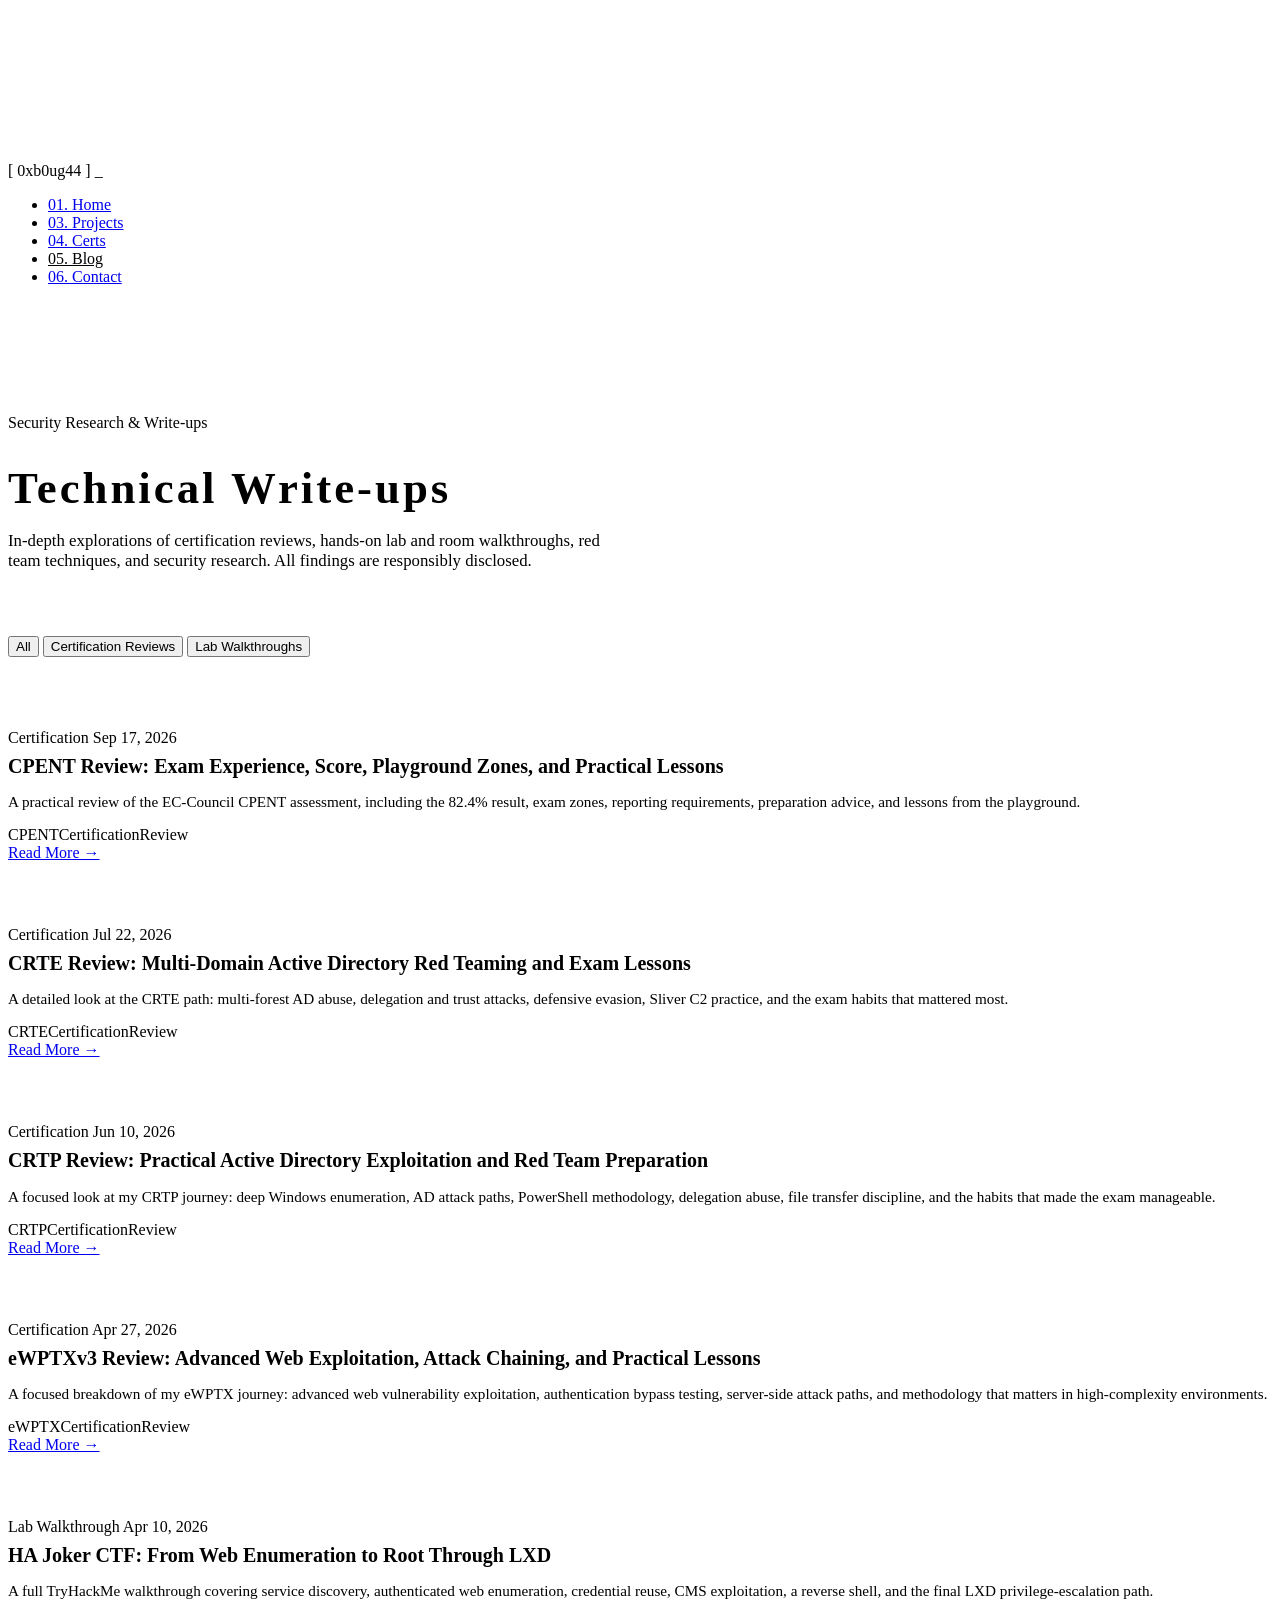
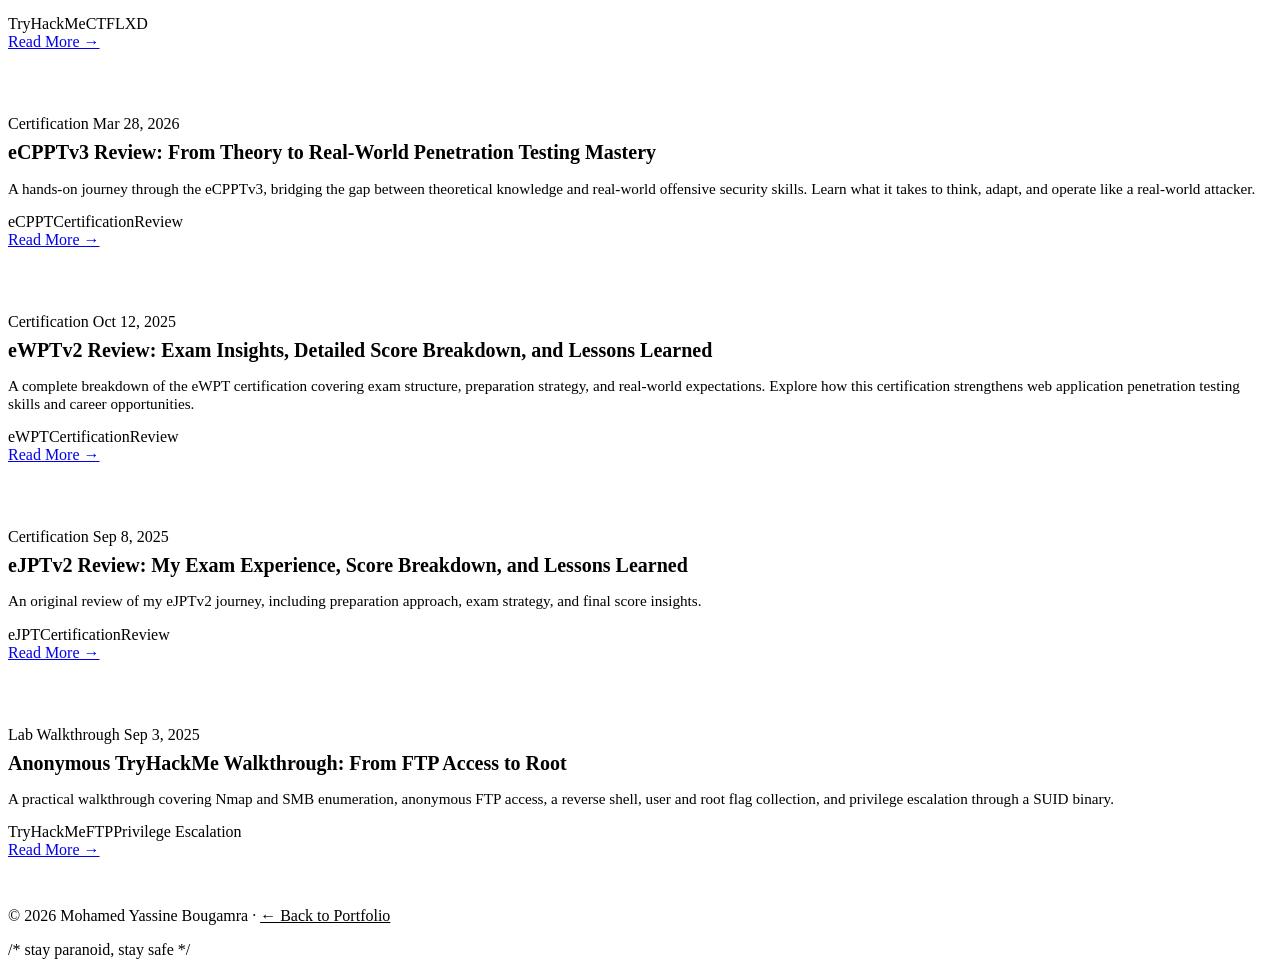
==== blog/index.html @ d0dc0d34 "Add files via upload" ====
<!DOCTYPE html>
<html lang="en">
<head>
  <meta charset="UTF-8" />
  <meta name="viewport" content="width=device-width, initial-scale=1.0" />
  <title>Write-ups | 0xb0ug44</title>
  <link rel="stylesheet" href="../css/style.css" />
  <link rel="stylesheet" href="../css/terminal.css" />
  <link rel="preconnect" href="https://fonts.googleapis.com" />
  <link href="https://fonts.googleapis.com/css2?family=Share+Tech+Mono&family=Orbitron:wght@400;700;900&family=Rajdhani:wght@300;400;600&display=swap" rel="stylesheet" />
</head>
<body>
  <div class="scanlines" aria-hidden="true"></div>
  <canvas id="particles" aria-hidden="true"></canvas>

  <nav class="nav" id="nav">
    <div class="nav-logo">
      <a href="../index.html" style="text-decoration:none;color:inherit">
        <span class="nav-logo-bracket">[</span>
        <span class="nav-logo-text">0xb0ug44</span>
        <span class="nav-logo-bracket">]</span>
        <span class="nav-cursor">_</span>
      </a>
    </div>
    <ul class="nav-links">
      <li><a href="../index.html#home" class="nav-link"><span class="nav-num">01.</span> Home</a></li>
      <li><a href="../index.html#projects" class="nav-link"><span class="nav-num">03.</span> Projects</a></li>
      <li><a href="../index.html#certs" class="nav-link"><span class="nav-num">04.</span> Certs</a></li>
      <li><a href="index.html" class="nav-link" style="color:var(--green)"><span class="nav-num">05.</span> Blog</a></li>
      <li><a href="../index.html#contact" class="nav-link"><span class="nav-num">06.</span> Contact</a></li>
    </ul>
  </nav>

  <!-- Page header -->
  <div style="padding:7rem 0 3rem;background:var(--bg-1);border-bottom:1px solid var(--border);position:relative;z-index:2;">
    <div class="container">
      <div class="hero-badge" style="margin-bottom:1rem">
        <span class="badge-dot"></span>
        <span>Security Research &amp; Write-ups</span>
      </div>
      <h1 style="font-family:var(--font-display);font-size:clamp(1.8rem,4vw,2.8rem);font-weight:900;letter-spacing:3px;margin-bottom:0.75rem;">
        Technical <span class="accent" style="color:var(--green)">Write-ups</span>
      </h1>
      <p style="color:var(--text-secondary);max-width:600px;font-size:1.05rem;">
        In-depth explorations of certification reviews, hands-on lab and room walkthroughs, red team techniques, and security research.
        All findings are responsibly disclosed.
      </p>
    </div>
  </div>

  <section class="section" style="z-index:2;position:relative;">
    <div class="container">

      <div class="projects-filter" style="margin-bottom:2.5rem">
        <button class="filter-btn active" data-filter="all">All</button>
        <button class="filter-btn" data-filter="Certification">Certification Reviews</button>
        <button class="filter-btn" data-filter="Lab Walkthroughs">Lab Walkthroughs</button>
      </div>


      <div class="blog-list">



        <article class="blog-list-item" data-category="Certification">
          <div class="blog-meta">
            <span class="blog-category cat-net">Certification</span>
            <span class="blog-date">Sep 17, 2026</span>
          </div>
          <h2><a href="CPENT_Review.html">CPENT Review: Exam Experience, Score, Playground Zones, and Practical Lessons</a></h2>
          <p>A practical review of the EC-Council CPENT assessment, including the 82.4% result, exam zones, reporting requirements, preparation advice, and lessons from the playground.</p>
          <div class="blog-footer" style="border-top:none;padding-top:0;margin-top:0.75rem">
            <div class="blog-tags-row">
              <span class="btag">CPENT</span><span class="btag">Certification</span><span class="btag">Review</span>
            </div>
            <a href="CPENT_Review.html" class="read-more">Read More →</a>
          </div>
        </article>

        <article class="blog-list-item" data-category="Certification">
          <div class="blog-meta">
            <span class="blog-category cat-net">Certification</span>
            <span class="blog-date">Jul 22, 2026</span>
          </div>
          <h2><a href="CRTE_Review.html">CRTE Review: Multi-Domain Active Directory Red Teaming and Exam Lessons</a></h2>
          <p>A detailed look at the CRTE path: multi-forest AD abuse, delegation and trust attacks, defensive evasion, Sliver C2 practice, and the exam habits that mattered most.
          </p>
          <div class="blog-footer" style="border-top:none;padding-top:0;margin-top:0.75rem">
            <div class="blog-tags-row">
              <span class="btag">CRTE</span><span class="btag">Certification</span><span class="btag">Review</span>
            </div>
            <a href="CRTE_Review.html" class="read-more">Read More →</a>
          </div>
        </article>

        <article class="blog-list-item" data-category="Certification">
          <div class="blog-meta">
            <span class="blog-category cat-net">Certification</span>
            <span class="blog-date">Jun 10, 2026</span>
          </div>
          <h2><a href="CRTP_Review.html">CRTP Review: Practical Active Directory Exploitation and Red Team Preparation</a></h2>
          <p>A focused look at my CRTP journey: deep Windows enumeration, AD attack paths, PowerShell methodology, delegation abuse, file transfer discipline, and the habits that made the exam manageable.
          </p>
          <div class="blog-footer" style="border-top:none;padding-top:0;margin-top:0.75rem">
            <div class="blog-tags-row">
              <span class="btag">CRTP</span><span class="btag">Certification</span><span class="btag">Review</span>
            </div>
            <a href="CRTP_Review.html" class="read-more">Read More →</a>
          </div>
        </article>


        <article class="blog-list-item" data-category="Certification">
          <div class="blog-meta">
            <span class="blog-category cat-net">Certification</span>
            <span class="blog-date">Apr 27, 2026</span>
          </div>
          <h2><a href="eWPTXv3_Review.html">eWPTXv3 Review: Advanced Web Exploitation, Attack Chaining, and Practical Lessons</a></h2>
          <p>A focused breakdown of my eWPTX journey: advanced web vulnerability exploitation, authentication bypass testing,
            server-side attack paths, and methodology that matters in high-complexity environments.
          </p>
          <div class="blog-footer" style="border-top:none;padding-top:0;margin-top:0.75rem">
            <div class="blog-tags-row">
              <span class="btag">eWPTX</span><span class="btag">Certification</span><span class="btag">Review</span>
            </div>
            <a href="eWPTXv3_Review.html" class="read-more">Read More →</a>
          </div>
        </article>


                <article class="blog-list-item" data-category="Lab Walkthroughs">
          <div class="blog-meta">
            <span class="blog-category cat-web">Lab Walkthrough</span>
            <span class="blog-date">Apr 10, 2026</span>
          </div>
          <h2><a href="HA_Joker_CTF.html">HA Joker CTF: From Web Enumeration to Root Through LXD</a></h2>
          <p>A full TryHackMe walkthrough covering service discovery, authenticated web enumeration, credential reuse, CMS exploitation, a reverse shell, and the final LXD privilege-escalation path.</p>
          <div class="blog-footer" style="border-top:none;padding-top:0;margin-top:0.75rem">
            <div class="blog-tags-row">
              <span class="btag">TryHackMe</span><span class="btag">CTF</span><span class="btag">LXD</span>
            </div>
            <a href="HA_Joker_CTF.html" class="read-more">Read More →</a>
          </div>
        </article>
        
        <article class="blog-list-item" data-category="Certification">
          <div class="blog-meta">
            <span class="blog-category cat-net">Certification</span>
            <span class="blog-date">Mar 28, 2026</span>
          </div>
          <h2><a href="eCPPTv3_Review.html">eCPPTv3 Review: From Theory to Real-World Penetration Testing Mastery</a></h2>
          <p>A hands-on journey through the eCPPTv3, bridging the gap between theoretical knowledge and real-world offensive security skills.
            Learn what it takes to think, adapt, and operate like a real-world attacker.
          </p>
          <div class="blog-footer" style="border-top:none;padding-top:0;margin-top:0.75rem">
            <div class="blog-tags-row">
              <span class="btag">eCPPT</span><span class="btag">Certification</span><span class="btag">Review</span>
            </div>
            <a href="eCPPTv3_Review.html" class="read-more">Read More →</a>
          </div>
        </article>

        <article class="blog-list-item" data-category="Certification">
          <div class="blog-meta">
            <span class="blog-category cat-net">Certification</span>
            <span class="blog-date">Oct 12, 2025</span>
          </div>
          <h2><a href="eWPTv2_Review.html">eWPTv2 Review: Exam Insights, Detailed Score Breakdown, and Lessons Learned</a></h2>
          <p>A complete breakdown of the eWPT certification covering exam structure, preparation strategy, and real-world expectations.
Explore how this certification strengthens web application penetration testing skills and career opportunities.</p>
          <div class="blog-footer" style="border-top:none;padding-top:0;margin-top:0.75rem">
            <div class="blog-tags-row">
              <span class="btag">eWPT</span><span class="btag">Certification</span><span class="btag">Review</span>
            </div>
            <a href="eWPTv2_Review.html" class="read-more">Read More →</a>
          </div>
        </article>

        <article class="blog-list-item" data-category="Certification">
          <div class="blog-meta">
            <span class="blog-category cat-net">Certification</span>
            <span class="blog-date">Sep 8, 2025</span>
          </div>
          <h2><a href="eJPTv2_Review.html">eJPTv2 Review: My Exam Experience, Score Breakdown, and Lessons Learned</a></h2>
          <p>An original review of my eJPTv2 journey, including preparation approach, exam strategy, and final score insights.</p>
          <div class="blog-footer" style="border-top:none;padding-top:0;margin-top:0.75rem">
            <div class="blog-tags-row">
              <span class="btag">eJPT</span><span class="btag">Certification</span><span class="btag">Review</span>
            </div>
            <a href="eJPTv2_Review.html" class="read-more">Read More →</a>
          </div>
        </article>


                <article class="blog-list-item" data-category="Lab Walkthroughs">
                  <div class="blog-meta">
                    <span class="blog-category cat-web">Lab Walkthrough</span>
                    <span class="blog-date">Sep 3, 2025</span>
                  </div>
                  <h2><a href="Anonymous_TryHackMe.html">Anonymous TryHackMe Walkthrough: From FTP Access to Root</a></h2>
                  <p>A practical walkthrough covering Nmap and SMB enumeration, anonymous FTP access, a reverse shell, user and root flag collection, and privilege escalation through a SUID binary.</p>
                  <div class="blog-footer" style="border-top:none;padding-top:0;margin-top:0.75rem">
                    <div class="blog-tags-row">
                      <span class="btag">TryHackMe</span><span class="btag">FTP</span><span class="btag">Privilege Escalation</span>
                    </div>
                    <a href="Anonymous_TryHackMe.html" class="read-more">Read More →</a>
                  </div>
                </article>





      </div>
    </div>
  </section>

  <footer class="footer">
    <div class="container">
      <div class="footer-bottom" style="border-top:none;padding-top:0">
        <p>© 2026 Mohamed Yassine Bougamra · <a href="../index.html" style="color:var(--green)">← Back to Portfolio</a></p>
        <p class="footer-ascii">/* stay paranoid, stay safe */</p>
      </div>
    </div>
  </footer>

  <script src="../js/particles.js"></script>
  <script src="../js/main.js"></script>
  <style>
    .blog-list { display: flex; flex-direction: column; gap: 0; }
    .blog-list-item {
      padding: 2rem 0;
      border-bottom: 1px solid var(--border);
      transition: all var(--transition);
    }
    .blog-list-item:first-child { border-top: 1px solid var(--border); }
    .blog-list-item h2 {
      font-family: var(--font-body);
      font-size: 1.25rem;
      font-weight: 600;
      margin: 0.5rem 0 0.5rem;
    }
    .blog-list-item h2 a {
      color: var(--text-primary);
      text-decoration: none;
      transition: color var(--transition);
    }
    .blog-list-item h2 a:hover { color: var(--green); }
    .blog-list-item p { color: var(--text-secondary); font-size: 0.95rem; }
    .blog-list-item:hover { padding-left: 1rem; }
  </style>
</body>
</html>
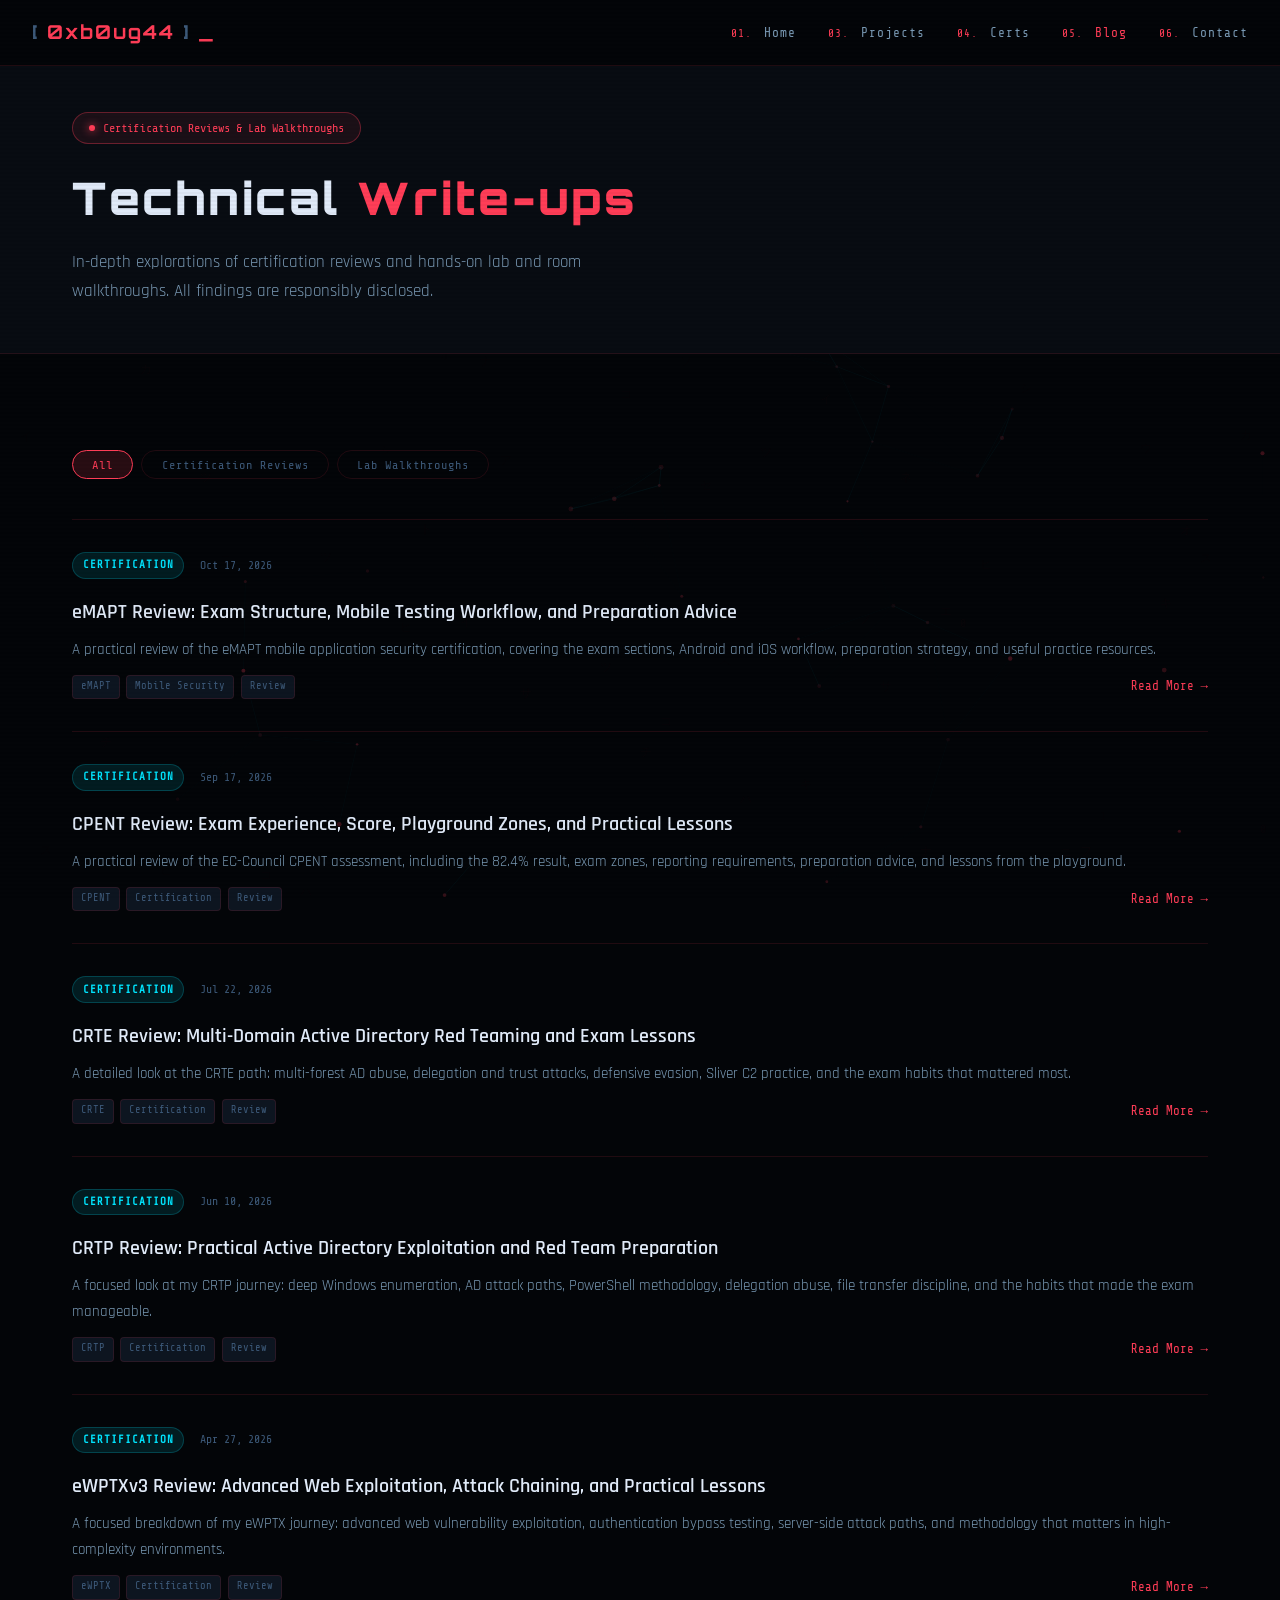
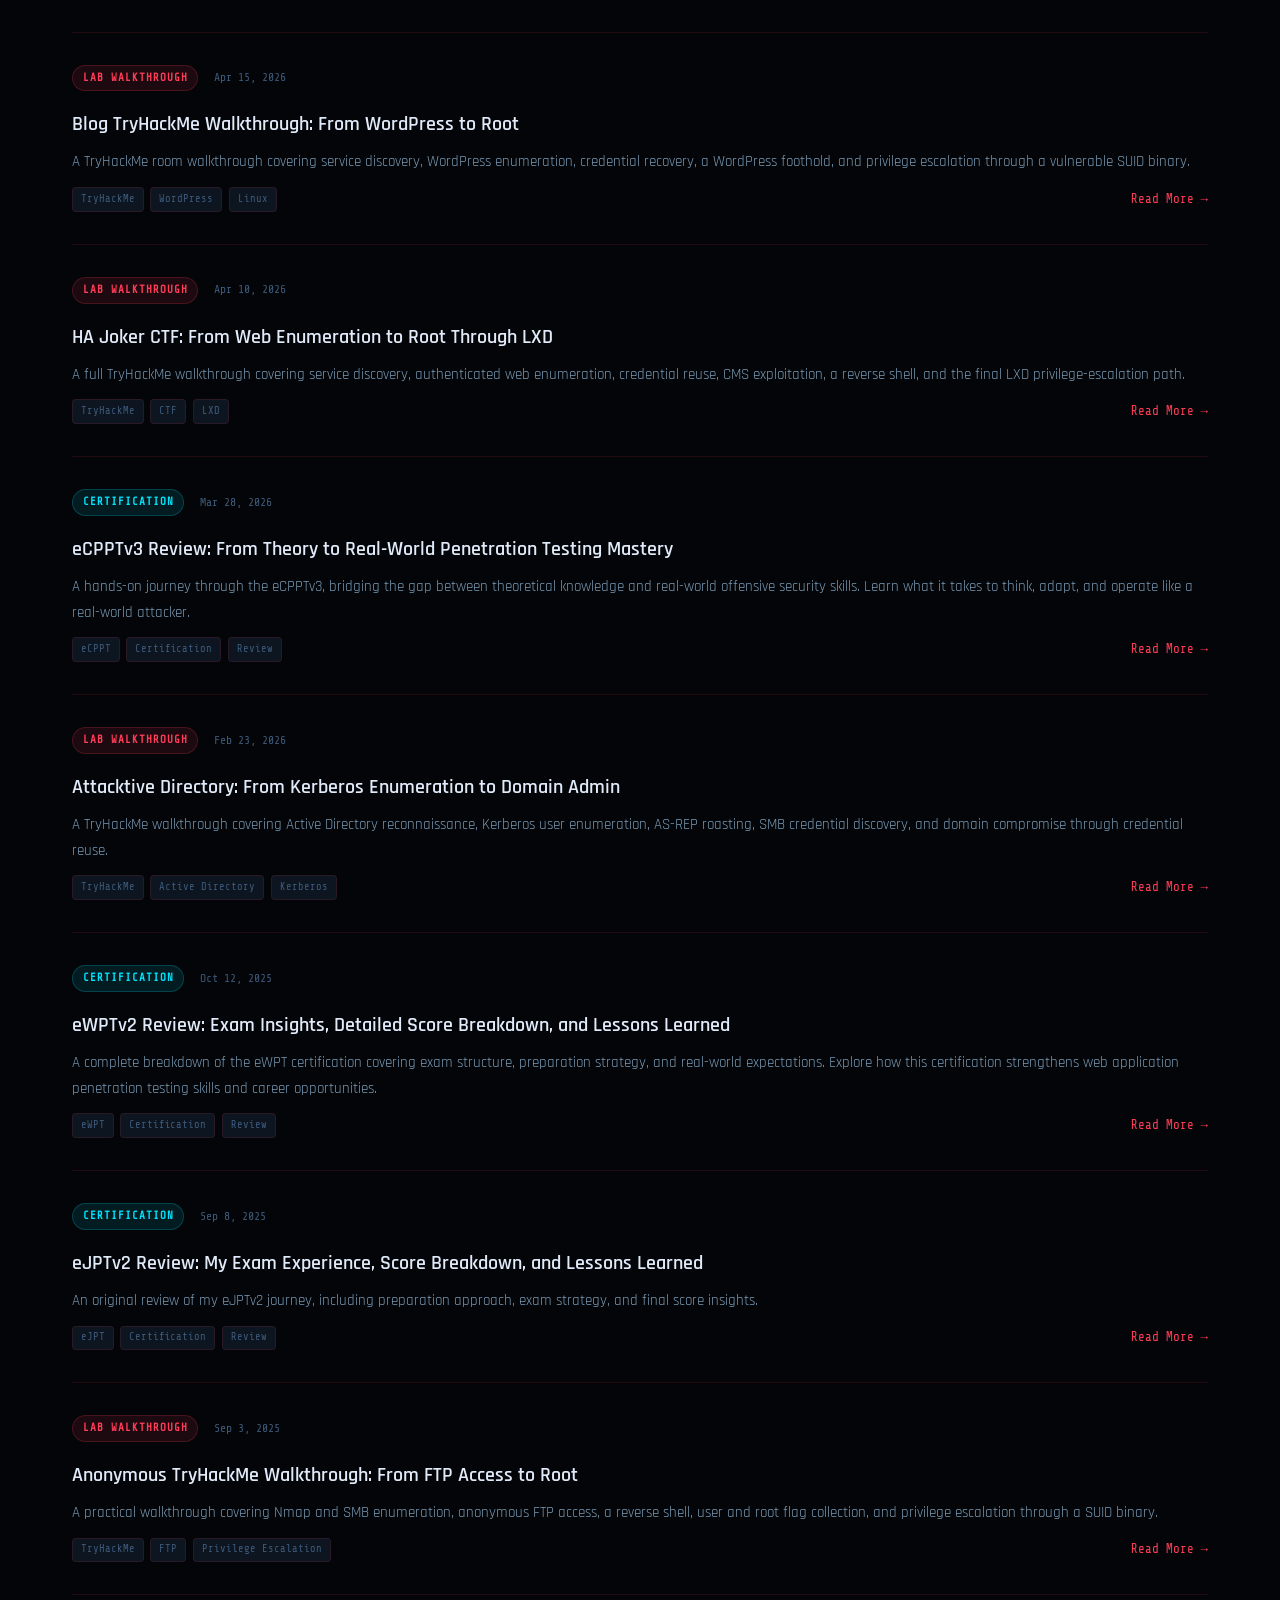
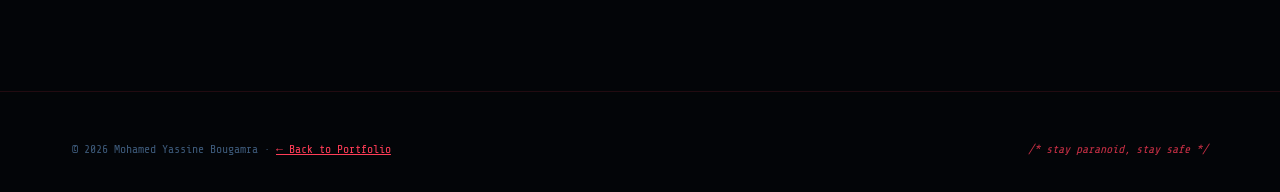
==== commit 1850fd79: "Initial commit" ====
--- a/blog/index.html
+++ b/blog/index.html
@@ -36,13 +36,13 @@
     <div class="container">
       <div class="hero-badge" style="margin-bottom:1rem">
         <span class="badge-dot"></span>
-        <span>Security Research &amp; Write-ups</span>
+        <span>Certification Reviews &amp; Lab Walkthroughs</span>
       </div>
       <h1 style="font-family:var(--font-display);font-size:clamp(1.8rem,4vw,2.8rem);font-weight:900;letter-spacing:3px;margin-bottom:0.75rem;">
         Technical <span class="accent" style="color:var(--green)">Write-ups</span>
       </h1>
       <p style="color:var(--text-secondary);max-width:600px;font-size:1.05rem;">
-        In-depth explorations of certification reviews, hands-on lab and room walkthroughs, red team techniques, and security research.
+        In-depth explorations of certification reviews and hands-on lab and room walkthroughs.
         All findings are responsibly disclosed.
       </p>
     </div>
@@ -60,7 +60,20 @@
 
       <div class="blog-list">
 
-
+        <article class="blog-list-item" data-category="Certification">
+          <div class="blog-meta">
+            <span class="blog-category cat-net">Certification</span>
+            <span class="blog-date">Oct 17, 2026</span>
+          </div>
+          <h2><a href="eMAPT_Review.html">eMAPT Review: Exam Structure, Mobile Testing Workflow, and Preparation Advice</a></h2>
+          <p>A practical review of the eMAPT mobile application security certification, covering the exam sections, Android and iOS workflow, preparation strategy, and useful practice resources.</p>
+          <div class="blog-footer" style="border-top:none;padding-top:0;margin-top:0.75rem">
+            <div class="blog-tags-row">
+              <span class="btag">eMAPT</span><span class="btag">Mobile Security</span><span class="btag">Review</span>
+            </div>
+            <a href="eMAPT_Review.html" class="read-more">Read More →</a>
+          </div>
+        </article>
 
         <article class="blog-list-item" data-category="Certification">
           <div class="blog-meta">
@@ -127,6 +140,21 @@
           </div>
         </article>
 
+                <article class="blog-list-item" data-category="Lab Walkthroughs">
+          <div class="blog-meta">
+            <span class="blog-category cat-web">Lab Walkthrough</span>
+            <span class="blog-date">Apr 15, 2026</span>
+          </div>
+          <h2><a href="Blog_TryHackMe.html">Blog TryHackMe Walkthrough: From WordPress to Root</a></h2>
+          <p>A TryHackMe room walkthrough covering service discovery, WordPress enumeration, credential recovery, a WordPress foothold, and privilege escalation through a vulnerable SUID binary.</p>
+          <div class="blog-footer" style="border-top:none;padding-top:0;margin-top:0.75rem">
+            <div class="blog-tags-row">
+              <span class="btag">TryHackMe</span><span class="btag">WordPress</span><span class="btag">Linux</span>
+            </div>
+            <a href="Blog_TryHackMe.html" class="read-more">Read More →</a>
+          </div>
+        </article>
+
 
                 <article class="blog-list-item" data-category="Lab Walkthroughs">
           <div class="blog-meta">
@@ -157,6 +185,22 @@
               <span class="btag">eCPPT</span><span class="btag">Certification</span><span class="btag">Review</span>
             </div>
             <a href="eCPPTv3_Review.html" class="read-more">Read More →</a>
+          </div>
+        </article>
+
+    
+        <article class="blog-list-item" data-category="Lab Walkthroughs">
+          <div class="blog-meta">
+            <span class="blog-category cat-web">Lab Walkthrough</span>
+            <span class="blog-date">Feb 23, 2026</span>
+          </div>
+          <h2><a href="Attacktive_Directory.html">Attacktive Directory: From Kerberos Enumeration to Domain Admin</a></h2>
+          <p>A TryHackMe walkthrough covering Active Directory reconnaissance, Kerberos user enumeration, AS-REP roasting, SMB credential discovery, and domain compromise through credential reuse.</p>
+          <div class="blog-footer" style="border-top:none;padding-top:0;margin-top:0.75rem">
+            <div class="blog-tags-row">
+              <span class="btag">TryHackMe</span><span class="btag">Active Directory</span><span class="btag">Kerberos</span>
+            </div>
+            <a href="Attacktive_Directory.html" class="read-more">Read More →</a>
           </div>
         </article>
 
--- a/css/style.css
+++ b/css/style.css
@@ -0,0 +1,1367 @@
+/* ============================================
+  0xb0ug44 Portfolio — Main Stylesheet
+   Dark hacker aesthetic · Orbitron + Share Tech Mono
+   ============================================ */
+
+:root {
+  --bg-0: #030508;
+  --bg-1: #080c12;
+  --bg-2: #0d1520;
+  --bg-3: #111d2c;
+  --surface: #0a1220;
+  --surface-2: #0f1a28;
+
+  --green: #ff3d57;
+  --green-dim: #cc3046;
+  --green-glow: rgba(255, 61, 87, 0.15);
+  --cyan: #00e5ff;
+  --cyan-dim: #00b4cc;
+  --red: #ff3d57;
+  --yellow: #ffcc00;
+  --purple: #7b5ea7;
+
+  --text-primary: #e0eaf8;
+  --text-secondary: #7a9ab5;
+  --text-muted: #3d5a7a;
+
+  --border: rgba(255, 61, 87, 0.12);
+  --border-bright: rgba(255, 61, 87, 0.35);
+
+  --font-mono: 'Share Tech Mono', 'Courier New', monospace;
+  --font-display: 'Orbitron', sans-serif;
+  --font-body: 'Rajdhani', sans-serif;
+
+  --radius: 4px;
+  --transition: 0.25s ease;
+}
+
+*, *::before, *::after { box-sizing: border-box; margin: 0; padding: 0; }
+
+html { scroll-behavior: smooth; font-size: 16px; }
+
+body {
+  background: var(--bg-0);
+  color: var(--text-primary);
+  font-family: var(--font-body);
+  font-size: 1.05rem;
+  line-height: 1.7;
+  overflow-x: hidden;
+}
+
+::selection { background: var(--green-glow); color: var(--green); }
+
+/* Scrollbar */
+::-webkit-scrollbar { width: 6px; }
+::-webkit-scrollbar-track { background: var(--bg-1); }
+::-webkit-scrollbar-thumb { background: var(--green-dim); border-radius: 3px; }
+
+/* Scanlines */
+.scanlines {
+  position: fixed;
+  inset: 0;
+  background: repeating-linear-gradient(
+    0deg,
+    transparent,
+    transparent 2px,
+    rgba(0,0,0,0.03) 2px,
+    rgba(0,0,0,0.03) 4px
+  );
+  pointer-events: none;
+  z-index: 9999;
+}
+
+/* Particle canvas */
+#particles {
+  position: fixed;
+  inset: 0;
+  pointer-events: none;
+  z-index: 0;
+  opacity: 0.4;
+}
+
+/* ============ NAV ============ */
+.nav {
+  position: fixed;
+  top: 0;
+  left: 0;
+  right: 0;
+  z-index: 1000;
+  display: flex;
+  align-items: center;
+  justify-content: space-between;
+  padding: 1rem 2rem;
+  background: rgba(3, 5, 8, 0.85);
+  backdrop-filter: blur(12px);
+  border-bottom: 1px solid var(--border);
+  transition: var(--transition);
+}
+
+.nav.scrolled { border-bottom-color: var(--border-bright); }
+
+.nav-logo {
+  font-family: var(--font-display);
+  font-size: 1.2rem;
+  font-weight: 700;
+  color: var(--green);
+  letter-spacing: 2px;
+  text-decoration: none;
+}
+
+.nav-logo-bracket { color: var(--text-muted); }
+.nav-logo-text { color: var(--green); }
+
+.nav-cursor {
+  display: inline-block;
+  animation: blink 1s step-end infinite;
+  color: var(--green);
+}
+
+.nav-links {
+  display: flex;
+  gap: 2rem;
+  list-style: none;
+}
+
+.nav-link {
+  color: var(--text-secondary);
+  text-decoration: none;
+  font-family: var(--font-mono);
+  font-size: 0.8rem;
+  letter-spacing: 1px;
+  transition: color var(--transition);
+  position: relative;
+}
+
+.nav-link::after {
+  content: '';
+  position: absolute;
+  bottom: -4px;
+  left: 0;
+  width: 0;
+  height: 1px;
+  background: var(--green);
+  transition: width var(--transition);
+}
+
+.nav-link:hover { color: var(--green); }
+.nav-link:hover::after { width: 100%; }
+
+.nav-num { color: var(--green); margin-right: 4px; font-size: 0.7rem; }
+
+.nav-toggle {
+  display: none;
+  flex-direction: column;
+  gap: 5px;
+  background: none;
+  border: none;
+  cursor: pointer;
+  padding: 4px;
+}
+.nav-toggle span {
+  width: 24px;
+  height: 2px;
+  background: var(--green);
+  transition: var(--transition);
+}
+
+/* ============ HERO ============ */
+.hero {
+  position: relative;
+  min-height: 100vh;
+  display: flex;
+  align-items: center;
+  padding: 8rem 2rem 4rem;
+  overflow: hidden;
+}
+
+.hero-grid {
+  position: absolute;
+  inset: 0;
+  background-image:
+    linear-gradient(rgba(255,61,87,0.04) 1px, transparent 1px),
+    linear-gradient(90deg, rgba(255,61,87,0.04) 1px, transparent 1px);
+  background-size: 50px 50px;
+  mask-image: radial-gradient(ellipse 80% 80% at 50% 50%, black, transparent);
+}
+
+.hero-content {
+  position: relative;
+  z-index: 2;
+  max-width: 700px;
+}
+
+.hero-badge {
+  display: inline-flex;
+  align-items: center;
+  gap: 0.5rem;
+  background: rgba(255, 61, 87, 0.08);
+  border: 1px solid var(--border-bright);
+  border-radius: 100px;
+  padding: 0.3rem 1rem;
+  font-family: var(--font-mono);
+  font-size: 0.75rem;
+  color: var(--green);
+  margin-bottom: 2rem;
+}
+
+.badge-dot {
+  width: 6px;
+  height: 6px;
+  border-radius: 50%;
+  background: var(--green);
+  box-shadow: 0 0 8px var(--green);
+  animation: pulse 2s ease-in-out infinite;
+}
+
+.hero-terminal {
+  background: var(--surface);
+  border: 1px solid var(--border);
+  border-radius: var(--radius);
+  margin-bottom: 2rem;
+  font-family: var(--font-mono);
+  font-size: 0.85rem;
+  overflow: hidden;
+  box-shadow: 0 0 40px rgba(255,61,87,0.05), 0 20px 60px rgba(0,0,0,0.5);
+}
+
+.hero-title {
+  margin-bottom: 1.2rem;
+}
+
+.hero-title-sm {
+  display: block;
+  font-family: var(--font-mono);
+  font-size: 0.85rem;
+  color: var(--green);
+  letter-spacing: 3px;
+  text-transform: uppercase;
+  margin-bottom: 0.5rem;
+}
+
+.hero-name {
+  display: block;
+  font-family: var(--font-display);
+  font-size: clamp(2.5rem, 6vw, 4rem);
+  font-weight: 900;
+  color: var(--text-primary);
+  letter-spacing: 3px;
+  line-height: 1;
+}
+
+/* Glitch effect */
+.glitch {
+  position: relative;
+}
+.glitch::before,
+.glitch::after {
+  content: attr(data-text);
+  position: absolute;
+  top: 0;
+  left: 0;
+  width: 100%;
+  height: 100%;
+}
+.glitch::before {
+  color: var(--cyan);
+  animation: glitch1 3s infinite;
+  clip-path: polygon(0 0, 100% 0, 100% 45%, 0 45%);
+  transform: translateX(-2px);
+}
+.glitch::after {
+  color: var(--red);
+  animation: glitch2 3s infinite;
+  clip-path: polygon(0 55%, 100% 55%, 100% 100%, 0 100%);
+  transform: translateX(2px);
+}
+
+.hero-desc {
+  font-size: 1.15rem;
+  color: var(--red);
+  margin-bottom: 2rem;
+  font-weight: 300;
+  letter-spacing: 0.5px;
+}
+
+.hero-cta {
+  display: flex;
+  gap: 1rem;
+  margin-bottom: 3rem;
+  flex-wrap: wrap;
+}
+
+.hero-stats {
+  display: flex;
+  align-items: center;
+  gap: 0;
+}
+
+.stat {
+  text-align: center;
+  padding: 0 2rem;
+}
+.stat:first-child { padding-left: 0; }
+
+.stat-num {
+  display: block;
+  font-family: var(--font-display);
+  font-size: 2rem;
+  font-weight: 700;
+  color: var(--green);
+  text-shadow: 0 0 20px var(--green-glow);
+}
+
+.stat-label {
+  display: block;
+  font-family: var(--font-mono);
+  font-size: 0.7rem;
+  color: var(--text-muted);
+  letter-spacing: 1px;
+  text-transform: uppercase;
+}
+
+.stat-divider {
+  width: 1px;
+  height: 40px;
+  background: var(--border);
+}
+
+.hero-visual {
+  position: absolute;
+  right: -5%;
+  top: 50%;
+  transform: translateY(-50%);
+  width: 500px;
+  height: 500px;
+  pointer-events: none;
+  z-index: 1;
+}
+
+.hex-ring {
+  position: absolute;
+  border-radius: 50%;
+  border: 1px solid;
+  top: 50%;
+  left: 50%;
+  transform: translate(-50%, -50%);
+  animation: spin linear infinite;
+}
+.hex-ring.ring-1 {
+  width: 300px; height: 300px;
+  border-color: rgba(255,61,87,0.15);
+  animation-duration: 20s;
+}
+.hex-ring.ring-2 {
+  width: 200px; height: 200px;
+  border-color: rgba(0,229,255,0.1);
+  animation-duration: 15s;
+  animation-direction: reverse;
+  border-style: dashed;
+}
+.hex-ring.ring-3 {
+  width: 400px; height: 400px;
+  border-color: rgba(255,61,87,0.06);
+  animation-duration: 30s;
+}
+
+.hex-core {
+  position: absolute;
+  top: 50%; left: 50%;
+  transform: translate(-50%, -50%);
+  animation: float 6s ease-in-out infinite;
+}
+
+.hero-photo {
+  display: block;
+  width: 220px;
+  height: 220px;
+  object-fit: cover;
+  border: 2px solid var(--green);
+  border-radius: 50%;
+  box-shadow:
+    0 0 25px var(--green),
+    0 0 60px rgba(255, 61, 87, 0.3);
+}
+
+/* ============ BUTTONS ============ */
+.btn {
+  display: inline-flex;
+  align-items: center;
+  gap: 0.5rem;
+  padding: 0.75rem 1.75rem;
+  font-family: var(--font-mono);
+  font-size: 0.85rem;
+  letter-spacing: 1px;
+  text-decoration: none;
+  border-radius: var(--radius);
+  transition: all var(--transition);
+  cursor: pointer;
+  border: none;
+}
+
+.btn-primary {
+  background: var(--green);
+  color: var(--bg-0);
+  font-weight: 700;
+  box-shadow: 0 0 20px rgba(255,61,87,0.3);
+}
+.btn-primary:hover {
+  background: #fff;
+  box-shadow: 0 0 30px rgba(255,61,87,0.5);
+  transform: translateY(-2px);
+}
+
+.btn-ghost {
+  background: transparent;
+  color: var(--green);
+  border: 1px solid var(--border-bright);
+}
+.btn-ghost:hover {
+  background: var(--green-glow);
+  border-color: var(--green);
+  transform: translateY(-2px);
+}
+
+.btn-full { width: 100%; justify-content: center; }
+.btn-icon { font-size: 0.7rem; }
+
+/* ============ SECTIONS ============ */
+.section {
+  position: relative;
+  padding: 6rem 0;
+  z-index: 2;
+}
+.section-dark { background: var(--bg-1); }
+
+.container {
+  max-width: 1200px;
+  margin: 0 auto;
+  padding: 0 2rem;
+}
+
+.section-header {
+  display: flex;
+  align-items: center;
+  gap: 1.5rem;
+  margin-bottom: 3.5rem;
+}
+
+.section-num {
+  font-family: var(--font-display);
+  font-size: 0.75rem;
+  color: var(--green);
+  letter-spacing: 3px;
+  opacity: 0.6;
+}
+
+.section-title {
+  font-family: var(--font-display);
+  font-size: clamp(1.5rem, 3vw, 2rem);
+  font-weight: 700;
+  letter-spacing: 2px;
+  white-space: nowrap;
+}
+
+.section-title .accent { color: var(--green); }
+
+.section-line {
+  flex: 1;
+  height: 1px;
+  background: linear-gradient(90deg, var(--border-bright), transparent);
+}
+
+/* ============ ABOUT ============ */
+.about-grid {
+  display: grid;
+  grid-template-columns: 1fr 1fr;
+  gap: 4rem;
+  align-items: start;
+}
+
+.about-lead {
+  font-size: 1.3rem;
+  color: var(--text-primary);
+  margin-bottom: 1.2rem;
+  font-weight: 600;
+  line-height: 1.5;
+}
+
+.about-text p {
+  color: var(--text-secondary);
+  margin-bottom: 1rem;
+}
+
+.skill-tags {
+  display: flex;
+  flex-wrap: wrap;
+  gap: 0.5rem;
+  margin-top: 1.5rem;
+}
+
+.tag {
+  padding: 0.3rem 0.8rem;
+  background: rgba(255,61,87,0.06);
+  border: 1px solid var(--border);
+  border-radius: var(--radius);
+  font-family: var(--font-mono);
+  font-size: 0.75rem;
+  color: var(--green-dim);
+  transition: all var(--transition);
+}
+.tag:hover {
+  border-color: var(--green);
+  background: var(--green-glow);
+  color: var(--green);
+}
+
+/* ============ TERMINAL ============ */
+.terminal-bar {
+  display: flex;
+  align-items: center;
+  gap: 6px;
+  padding: 0.6rem 1rem;
+  background: var(--bg-2);
+  border-bottom: 1px solid var(--border);
+}
+
+.dot {
+  width: 10px; height: 10px;
+  border-radius: 50%;
+  flex-shrink: 0;
+}
+.dot.red { background: #ff5f57; }
+.dot.yellow { background: #4da3ff; }
+.dot.green { background: #8b5cf6; box-shadow: 0 0 6px rgba(139, 92, 246, 0.65); }
+
+.terminal-title {
+  margin-left: auto;
+  font-family: var(--font-mono);
+  font-size: 0.7rem;
+  color: var(--text-muted);
+}
+
+.terminal-body {
+  padding: 1.25rem 1.5rem;
+  font-family: var(--font-mono);
+  font-size: 0.82rem;
+  line-height: 1.9;
+  min-height: 100px;
+}
+
+.terminal-line { display: block; }
+
+.prompt { color: var(--green); margin-right: 0.5rem; }
+.cmd { color: var(--text-primary); }
+.output { color: var(--cyan); padding-left: 1rem; }
+
+.blink-cursor { animation: blink 1s step-end infinite; }
+
+/* Code blocks */
+.code-block pre {
+  white-space: pre;
+  overflow-x: auto;
+}
+
+code {
+  font-family: var(--font-mono);
+  font-size: 0.82rem;
+  line-height: 1.8;
+}
+
+.json-key { color: var(--cyan); }
+.json-str { color: var(--green); }
+.json-num { color: #ffaa44; }
+.json-brace { color: var(--text-muted); }
+
+/* ============ PROJECTS ============ */
+.projects-filter {
+  display: flex;
+  gap: 0.5rem;
+  margin-bottom: 2.5rem;
+  flex-wrap: wrap;
+}
+
+.filter-btn {
+  padding: 0.4rem 1.2rem;
+  background: transparent;
+  border: 1px solid var(--border);
+  border-radius: 100px;
+  font-family: var(--font-mono);
+  font-size: 0.75rem;
+  color: var(--text-muted);
+  cursor: pointer;
+  transition: all var(--transition);
+  letter-spacing: 1px;
+}
+
+.filter-btn:hover,
+.filter-btn.active {
+  border-color: var(--green);
+  color: var(--green);
+  background: var(--green-glow);
+}
+
+.projects-grid {
+  display: grid;
+  grid-template-columns: repeat(auto-fill, minmax(340px, 1fr));
+  gap: 1.5rem;
+}
+
+.project-card {
+  position: relative;
+  background: var(--surface);
+  border: 1px solid var(--border);
+  border-radius: var(--radius);
+  padding: 1.5rem;
+  transition: all 0.3s ease;
+  overflow: hidden;
+}
+
+.project-card::before {
+  content: '';
+  position: absolute;
+  top: 0;
+  left: 0;
+  right: 0;
+  height: 2px;
+  background: linear-gradient(90deg, var(--green), var(--cyan));
+  transform: scaleX(0);
+  transition: transform 0.3s ease;
+  transform-origin: left;
+}
+
+.project-card:hover {
+  border-color: var(--border-bright);
+  transform: translateY(-4px);
+  box-shadow: 0 20px 40px rgba(0,0,0,0.4), 0 0 20px rgba(255,61,87,0.05);
+}
+
+.project-card:hover::before { transform: scaleX(1); }
+
+.project-card.featured {
+  border-color: rgba(255,61,87,0.25);
+  background: rgba(255,61,87,0.03);
+}
+
+.project-badge {
+  position: absolute;
+  top: 1rem; right: 1rem;
+  background: var(--green);
+  color: var(--bg-0);
+  font-family: var(--font-mono);
+  font-size: 0.65rem;
+  font-weight: 700;
+  padding: 0.2rem 0.6rem;
+  border-radius: 100px;
+  letter-spacing: 1px;
+  text-transform: uppercase;
+}
+
+.project-card-header {
+  display: flex;
+  justify-content: space-between;
+  align-items: center;
+  margin-bottom: 1rem;
+}
+
+.project-category {
+  font-family: var(--font-mono);
+  font-size: 0.7rem;
+  color: var(--green);
+  letter-spacing: 2px;
+  text-transform: uppercase;
+}
+
+.project-links { display: flex; gap: 0.5rem; }
+
+.project-link {
+  width: 28px; height: 28px;
+  display: flex; align-items: center; justify-content: center;
+  background: rgba(255,255,255,0.05);
+  border: 1px solid var(--border);
+  border-radius: var(--radius);
+  color: var(--text-muted);
+  text-decoration: none;
+  font-size: 0.85rem;
+  transition: all var(--transition);
+}
+.project-link:hover {
+  color: var(--green);
+  border-color: var(--green);
+}
+
+.project-card-footer {
+  display: flex;
+  justify-content: flex-end;
+  margin-top: 1rem;
+}
+
+.project-link svg {
+  width: 16px;
+  height: 16px;
+}
+
+.project-icon {
+  font-size: 2rem;
+  margin-bottom: 0.75rem;
+  filter: grayscale(0.3);
+}
+
+.project-title {
+  font-family: var(--font-display);
+  font-size: 1rem;
+  font-weight: 700;
+  letter-spacing: 1px;
+  color: var(--text-primary);
+  margin-bottom: 0.75rem;
+}
+
+.project-desc {
+  font-size: 0.9rem;
+  color: var(--text-secondary);
+  margin-bottom: 1rem;
+  line-height: 1.6;
+}
+
+.project-code {
+  background: var(--bg-0);
+  border: 1px solid var(--border);
+  border-radius: var(--radius);
+  padding: 0.75rem 1rem;
+  margin-bottom: 1rem;
+  overflow-x: auto;
+}
+
+.project-code code { font-size: 0.75rem; }
+
+.project-image {
+  background: var(--bg-0);
+  border: 1px solid var(--border);
+  border-radius: var(--radius);
+  margin-bottom: 1rem;
+  overflow: hidden;
+}
+
+.project-image img {
+  display: block;
+  width: 100%;
+  height: auto;
+}
+
+.project-tags {
+  display: flex;
+  gap: 0.4rem;
+  flex-wrap: wrap;
+  margin-bottom: 1rem;
+}
+
+.ptag {
+  padding: 0.2rem 0.6rem;
+  background: rgba(0,229,255,0.06);
+  border: 1px solid rgba(0,229,255,0.15);
+  border-radius: var(--radius);
+  font-family: var(--font-mono);
+  font-size: 0.68rem;
+  color: var(--cyan-dim);
+}
+
+.project-meta {
+  display: flex;
+  gap: 1rem;
+  font-family: var(--font-mono);
+  font-size: 0.75rem;
+  color: var(--text-muted);
+  padding-top: 1rem;
+  border-top: 1px solid var(--border);
+}
+
+/* Code syntax */
+.kw { color: #cc99ff; }
+.str { color: var(--green); }
+.cmt { color: var(--text-muted); font-style: italic; }
+.num { color: #ffaa44; }
+
+/* ============ CERTIFICATIONS ============ */
+.certs-grid {
+  display: grid;
+  grid-template-columns: repeat(auto-fill, minmax(320px, 1fr));
+  gap: 1rem;
+  margin-bottom: 3rem;
+}
+
+.cert-card {
+  display: flex;
+  align-items: center;
+  gap: 1.25rem;
+  background: var(--surface);
+  border: 1px solid var(--border);
+  border-radius: var(--radius);
+  padding: 1.25rem 1.5rem;
+  transition: all var(--transition);
+}
+
+.cert-card:hover {
+  border-color: var(--border-bright);
+  transform: translateX(4px);
+}
+
+.cert-logo {
+  width: 72px;
+  height: 72px;
+  border-radius: var(--radius);
+  display: flex;
+  align-items: center;
+  justify-content: center;
+  background: rgba(255, 61, 87, 0.05);
+  border: 1px solid var(--border);
+  overflow: hidden;
+  flex-shrink: 0;
+}
+
+.cert-logo img {
+  width: 100%;
+  height: 100%;
+  object-fit: contain;
+  display: block;
+}
+
+.cert-info { flex: 1; }
+.cert-info h3 {
+  font-size: 0.9rem;
+  font-weight: 600;
+  color: var(--text-primary);
+  margin-bottom: 0.2rem;
+  line-height: 1.3;
+}
+.cert-issuer {
+  font-family: var(--font-mono);
+  font-size: 0.72rem;
+  color: var(--text-muted);
+}
+.cert-year {
+  font-family: var(--font-mono);
+  font-size: 0.7rem;
+  color: var(--green);
+  margin-top: 0.2rem;
+}
+
+.cert-badge {
+  font-family: var(--font-mono);
+  font-size: 0.68rem;
+  padding: 0.2rem 0.6rem;
+  border-radius: 100px;
+  white-space: nowrap;
+}
+.cert-badge.verified {
+  background: rgba(255,61,87,0.08);
+  color: var(--green);
+  border: 1px solid var(--border-bright);
+  text-decoration: none;
+  transition: var(--transition);
+}
+.cert-badge.verified:hover,
+.cert-badge.verified:focus-visible {
+  background: var(--green-glow);
+  color: var(--text-primary);
+}
+
+/* Platform ranks */
+.platform-ranks {
+  display: grid;
+  grid-template-columns: 1fr 1fr;
+  gap: 1.5rem;
+}
+
+.rank-card {
+  background: var(--surface);
+  border: 1px solid var(--border);
+  border-radius: var(--radius);
+  padding: 1.5rem;
+}
+
+.rank-header {
+  display: flex;
+  justify-content: space-between;
+  align-items: center;
+  margin-bottom: 1rem;
+}
+
+.rank-platform {
+  font-family: var(--font-display);
+  font-size: 0.85rem;
+  font-weight: 700;
+  letter-spacing: 1px;
+}
+.rank-platform.htb { color: var(--green); }
+.rank-platform.thm { color: var(--red); }
+
+.rank-title {
+  font-family: var(--font-mono);
+  font-size: 0.75rem;
+  color: var(--text-secondary);
+}
+
+.rank-bar-wrap {
+  display: flex;
+  align-items: center;
+  gap: 1rem;
+  margin-bottom: 0.5rem;
+}
+
+.rank-bar {
+  flex: 1;
+  height: 6px;
+  background: var(--bg-2);
+  border-radius: 3px;
+  overflow: hidden;
+}
+
+.rank-fill {
+  height: 100%;
+  width: var(--fill);
+  background: linear-gradient(90deg, var(--green), var(--cyan));
+  border-radius: 3px;
+  box-shadow: 0 0 10px rgba(255,61,87,0.4);
+}
+
+.rank-pct {
+  font-family: var(--font-mono);
+  font-size: 0.8rem;
+  color: var(--green);
+  min-width: 36px;
+  text-align: right;
+}
+
+.rank-sub {
+  font-family: var(--font-mono);
+  font-size: 0.72rem;
+  color: var(--text-muted);
+}
+
+/* ============ BLOG ============ */
+.blog-grid {
+  display: grid;
+  grid-template-columns: repeat(2, 1fr);
+  gap: 1.5rem;
+  margin-bottom: 2rem;
+}
+
+.blog-card {
+  background: var(--surface);
+  border: 1px solid var(--border);
+  border-radius: var(--radius);
+  padding: 1.75rem;
+  transition: all 0.3s ease;
+  display: flex;
+  flex-direction: column;
+}
+
+.blog-card:hover {
+  border-color: var(--border-bright);
+  box-shadow: 0 10px 30px rgba(0,0,0,0.3);
+  transform: translateY(-3px);
+}
+
+.blog-card.featured-post {
+  grid-column: span 2;
+  border-color: rgba(255,61,87,0.2);
+}
+
+.blog-meta {
+  display: flex;
+  align-items: center;
+  gap: 1rem;
+  margin-bottom: 1rem;
+  font-family: var(--font-mono);
+  font-size: 0.72rem;
+}
+
+.blog-category {
+  padding: 0.2rem 0.6rem;
+  border-radius: 100px;
+  font-size: 0.68rem;
+  font-weight: 700;
+  letter-spacing: 1px;
+  text-transform: uppercase;
+}
+.cat-net { background: rgba(0,229,255,0.1); color: var(--cyan); border: 1px solid rgba(0,229,255,0.2); }
+.cat-web { background: rgba(255,61,87,0.1); color: var(--red); border: 1px solid rgba(255,61,87,0.2); }
+.cat-ad  { background: rgba(123,94,167,0.1); color: var(--purple); border: 1px solid rgba(123,94,167,0.25); }
+.cat-rev { background: rgba(255,204,0,0.08); color: var(--yellow); border: 1px solid rgba(255,204,0,0.2); }
+
+.blog-date,
+.blog-read { color: var(--text-muted); }
+
+.blog-title {
+  font-family: var(--font-body);
+  font-size: 1.15rem;
+  font-weight: 600;
+  color: var(--text-primary);
+  margin-bottom: 0.75rem;
+  line-height: 1.4;
+  letter-spacing: 0.3px;
+}
+
+.blog-excerpt {
+  font-size: 0.9rem;
+  color: var(--text-secondary);
+  line-height: 1.7;
+  margin-bottom: 1rem;
+}
+
+.blog-code-snippet {
+  background: var(--bg-0);
+  border: 1px solid var(--border);
+  border-radius: var(--radius);
+  padding: 0.75rem 1rem;
+  margin-bottom: 1rem;
+  overflow-x: auto;
+  flex-shrink: 0;
+}
+
+.blog-footer {
+  display: flex;
+  justify-content: space-between;
+  align-items: center;
+  margin-top: auto;
+  padding-top: 1rem;
+  border-top: 1px solid var(--border);
+}
+
+.blog-tags-row { display: flex; gap: 0.4rem; flex-wrap: wrap; }
+
+.btag {
+  padding: 0.15rem 0.5rem;
+  background: var(--bg-2);
+  border: 1px solid var(--border);
+  border-radius: var(--radius);
+  font-family: var(--font-mono);
+  font-size: 0.65rem;
+  color: var(--text-muted);
+}
+
+.read-more {
+  font-family: var(--font-mono);
+  font-size: 0.78rem;
+  color: var(--green);
+  text-decoration: none;
+  white-space: nowrap;
+  transition: var(--transition);
+}
+.read-more:hover { text-shadow: 0 0 10px var(--green); }
+
+.blog-cta { text-align: center; }
+
+/* ============ CONTACT ============ */
+.contact-grid {
+  display: grid;
+  grid-template-columns: 1fr 1fr;
+  gap: 4rem;
+  align-items: start;
+}
+
+.contact-lead {
+  font-size: 1.1rem;
+  color: var(--text-secondary);
+  margin-bottom: 2rem;
+  line-height: 1.7;
+}
+
+.contact-channels {
+  display: flex;
+  flex-direction: column;
+  gap: 1rem;
+  margin-bottom: 2rem;
+}
+
+.channel {
+  display: flex;
+  align-items: center;
+  gap: 1rem;
+  padding: 0.75rem 1rem;
+  background: var(--surface);
+  border: 1px solid var(--border);
+  border-radius: var(--radius);
+  text-decoration: none;
+  transition: all var(--transition);
+}
+.channel:hover {
+  border-color: var(--border-bright);
+  background: rgba(255,61,87,0.04);
+  transform: translateX(4px);
+}
+
+.channel-icon {
+  display: flex;
+  flex-shrink: 0;
+  color: var(--green);
+}
+
+.channel-icon svg {
+  width: 1.2rem;
+  height: 1.2rem;
+}
+
+.channel-label {
+  display: block;
+  font-family: var(--font-mono);
+  font-size: 0.68rem;
+  color: var(--text-muted);
+  text-transform: uppercase;
+  letter-spacing: 1px;
+}
+.channel-value {
+  display: block;
+  font-family: var(--font-mono);
+  font-size: 0.85rem;
+  color: var(--green);
+}
+
+.pgp-block {
+  background: var(--surface);
+  border: 1px solid var(--border);
+  border-radius: var(--radius);
+  padding: 1rem;
+}
+.pgp-label {
+  display: block;
+  font-family: var(--font-mono);
+  font-size: 0.68rem;
+  color: var(--text-muted);
+  text-transform: uppercase;
+  letter-spacing: 1px;
+  margin-bottom: 0.5rem;
+}
+.pgp-key {
+  font-family: var(--font-mono);
+  font-size: 0.72rem;
+  color: var(--cyan-dim);
+  word-break: break-all;
+  line-height: 1.6;
+}
+
+/* Contact form */
+.contact-form {
+  background: var(--surface);
+  border: 1px solid var(--border);
+  border-radius: var(--radius);
+  padding: 2rem;
+}
+
+.form-group {
+  margin-bottom: 1.25rem;
+}
+
+.form-group label {
+  display: block;
+  font-family: var(--font-mono);
+  font-size: 0.75rem;
+  color: var(--text-muted);
+  text-transform: uppercase;
+  letter-spacing: 1px;
+  margin-bottom: 0.5rem;
+}
+
+.form-group input,
+.form-group textarea,
+.form-group select {
+  width: 100%;
+  background: var(--bg-1);
+  border: 1px solid var(--border);
+  border-radius: var(--radius);
+  padding: 0.75rem 1rem;
+  font-family: var(--font-mono);
+  font-size: 0.85rem;
+  color: var(--text-primary);
+  transition: border-color var(--transition);
+  outline: none;
+  resize: vertical;
+}
+
+.form-group input:focus,
+.form-group textarea:focus,
+.form-group select:focus {
+  border-color: var(--green);
+  box-shadow: 0 0 0 2px var(--green-glow);
+}
+
+.form-group select option { background: var(--bg-1); }
+
+.form-note {
+  text-align: center;
+  font-family: var(--font-mono);
+  font-size: 0.7rem;
+  color: var(--text-muted);
+  margin-top: 1rem;
+}
+
+/* ============ FOOTER ============ */
+.footer {
+  position: relative;
+  background: var(--bg-0);
+  border-top: 1px solid var(--border);
+  padding: 3rem 0 2rem;
+  z-index: 2;
+}
+
+.footer-grid {
+  display: grid;
+  grid-template-columns: 2fr 1fr 1fr;
+  gap: 3rem;
+  margin-bottom: 2rem;
+}
+
+.footer-logo {
+  font-family: var(--font-display);
+  font-size: 1.2rem;
+  color: var(--green);
+  letter-spacing: 2px;
+  display: block;
+  margin-bottom: 0.75rem;
+}
+
+.footer-brand p {
+  font-size: 0.85rem;
+  color: var(--text-muted);
+}
+
+.footer-links h4 {
+  font-family: var(--font-mono);
+  font-size: 0.72rem;
+  color: var(--text-muted);
+  text-transform: uppercase;
+  letter-spacing: 2px;
+  margin-bottom: 1rem;
+}
+
+.footer-links ul { list-style: none; }
+.footer-links ul li { margin-bottom: 0.5rem; }
+.footer-links ul li a {
+  font-family: var(--font-mono);
+  font-size: 0.82rem;
+  color: var(--text-secondary);
+  text-decoration: none;
+  transition: color var(--transition);
+}
+.footer-links ul li a:hover { color: var(--green); }
+
+.footer-bottom {
+  display: flex;
+  justify-content: space-between;
+  align-items: center;
+  padding-top: 1.5rem;
+  border-top: 1px solid var(--border);
+  font-family: var(--font-mono);
+  font-size: 0.72rem;
+  color: var(--text-muted);
+  flex-wrap: wrap;
+  gap: 0.5rem;
+}
+
+.footer-ascii { color: var(--green-dim); font-style: italic; }
+
+/* ============ ANIMATIONS ============ */
+@keyframes blink {
+  0%, 100% { opacity: 1; }
+  50% { opacity: 0; }
+}
+
+@keyframes pulse {
+  0%, 100% { box-shadow: 0 0 4px var(--green); }
+  50% { box-shadow: 0 0 12px var(--green), 0 0 20px rgba(255,61,87,0.4); }
+}
+
+@keyframes spin {
+  from { transform: translate(-50%, -50%) rotate(0deg); }
+  to { transform: translate(-50%, -50%) rotate(360deg); }
+}
+
+@keyframes float {
+  0%, 100% { transform: translate(-50%, -50%) translateY(0); }
+  50% { transform: translate(-50%, -50%) translateY(-15px); }
+}
+
+@keyframes glitch1 {
+  0%, 95%, 100% { opacity: 0; transform: translateX(-2px); }
+  96% { opacity: 0.6; transform: translateX(-6px) skewX(-5deg); }
+  97% { opacity: 0; }
+  98% { opacity: 0.5; transform: translateX(4px); }
+}
+
+@keyframes glitch2 {
+  0%, 93%, 100% { opacity: 0; transform: translateX(2px); }
+  94% { opacity: 0.5; transform: translateX(5px) skewX(5deg); }
+  95% { opacity: 0; }
+  96% { opacity: 0.4; transform: translateX(-3px); }
+}
+
+@keyframes fadeInUp {
+  from { opacity: 0; transform: translateY(30px); }
+  to { opacity: 1; transform: translateY(0); }
+}
+
+/* Entrance animation */
+.fade-in {
+  opacity: 0;
+  transform: translateY(20px);
+  transition: opacity 0.6s ease, transform 0.6s ease;
+}
+.fade-in.visible {
+  opacity: 1;
+  transform: translateY(0);
+}
+
+/* ============ RESPONSIVE ============ */
+@media (max-width: 1024px) {
+  .about-grid,
+  .contact-grid { grid-template-columns: 1fr; gap: 2rem; }
+  .hero-visual { display: none; }
+  .blog-card.featured-post { grid-column: span 1; }
+  .blog-grid { grid-template-columns: 1fr; }
+  .platform-ranks { grid-template-columns: 1fr; }
+  .footer-grid { grid-template-columns: 1fr 1fr; }
+}
+
+@media (max-width: 768px) {
+  .nav-links {
+    position: fixed;
+    top: 60px;
+    left: 0; right: 0;
+    background: rgba(3,5,8,0.98);
+    backdrop-filter: blur(20px);
+    border-bottom: 1px solid var(--border);
+    flex-direction: column;
+    gap: 0;
+    padding: 1rem 0;
+    display: none;
+  }
+  .nav-links.open { display: flex; }
+  .nav-link { padding: 0.75rem 2rem; display: block; }
+  .nav-toggle { display: flex; }
+
+  .hero { padding: 7rem 1.5rem 3rem; }
+  .hero-stats { flex-wrap: wrap; gap: 1rem; }
+  .stat-divider { display: none; }
+  .stat { padding: 0 1rem; }
+
+  .section { padding: 4rem 0; }
+  .container { padding: 0 1.25rem; }
+  .section-header { flex-wrap: wrap; gap: 0.75rem; }
+  .section-title { font-size: 1.4rem; }
+
+  .projects-grid { grid-template-columns: 1fr; }
+  .certs-grid { grid-template-columns: 1fr; }
+
+  .hero-cta { flex-direction: column; }
+  .btn { justify-content: center; }
+
+  .footer-grid { grid-template-columns: 1fr; gap: 2rem; }
+  .footer-bottom { flex-direction: column; text-align: center; }
+
+  .contact-form { padding: 1.5rem; }
+}
+
+@media (max-width: 480px) {
+  .hero-name { font-size: 2rem; }
+  .stat-num { font-size: 1.6rem; }
+  .hero-photo { width: 180px; height: 180px; }
+}
--- a/css/terminal.css
+++ b/css/terminal.css
@@ -0,0 +1,185 @@
+/* ============================================
+   Terminal & Code Highlight Styles
+   ============================================ */
+
+/* About terminal size */
+.about-terminal {
+  background: var(--surface);
+  border: 1px solid var(--border);
+  border-radius: var(--radius);
+  overflow: hidden;
+  box-shadow: 0 0 40px rgba(0,0,0,0.5), 0 0 60px rgba(255,61,87,0.04);
+  position: sticky;
+  top: 6rem;
+}
+
+.about-terminal .terminal-body {
+  min-height: 220px;
+}
+
+/* Hero terminal sizing */
+.hero-terminal .terminal-body {
+  min-height: 130px;
+}
+
+/* Typewriter */
+#typeTarget {
+  color: var(--cyan);
+  padding-left: 1rem;
+  min-height: 1.9em;
+}
+
+/* Line number gutter for larger blocks */
+.line-numbered {
+  counter-reset: line;
+}
+.line-numbered .ln::before {
+  counter-increment: line;
+  content: counter(line);
+  display: inline-block;
+  width: 2em;
+  margin-right: 1em;
+  text-align: right;
+  color: var(--text-muted);
+  border-right: 1px solid var(--border);
+  padding-right: 0.75em;
+  user-select: none;
+}
+
+/* Inline code */
+p code,
+li code {
+  background: rgba(255,61,87,0.06);
+  border: 1px solid var(--border);
+  border-radius: 3px;
+  padding: 0.1em 0.4em;
+  font-family: var(--font-mono);
+  font-size: 0.82em;
+  color: var(--green);
+}
+
+/* Copy button on code blocks */
+.code-wrap {
+  position: relative;
+}
+
+.copy-btn {
+  position: absolute;
+  top: 0.5rem;
+  right: 0.5rem;
+  padding: 0.2rem 0.5rem;
+  background: rgba(255,61,87,0.08);
+  border: 1px solid var(--border);
+  border-radius: var(--radius);
+  font-family: var(--font-mono);
+  font-size: 0.65rem;
+  color: var(--text-muted);
+  cursor: pointer;
+  transition: all 0.2s ease;
+  letter-spacing: 1px;
+}
+
+.copy-btn:hover {
+  color: var(--green);
+  border-color: var(--green);
+}
+
+.copy-btn.copied {
+  color: var(--green);
+  border-color: var(--green);
+}
+
+/* Blog article page specific */
+.article-header {
+  padding: 8rem 0 4rem;
+  background: var(--bg-1);
+  border-bottom: 1px solid var(--border);
+}
+
+.article-content {
+  max-width: 760px;
+  margin: 0 auto;
+  padding: 3rem 2rem;
+}
+
+.article-content h2 {
+  font-family: var(--font-display);
+  font-size: 1.4rem;
+  color: var(--text-primary);
+  margin: 2.5rem 0 1rem;
+  letter-spacing: 1px;
+  padding-left: 1rem;
+  border-left: 3px solid var(--green);
+}
+
+.article-content h3 {
+  font-family: var(--font-display);
+  font-size: 1.1rem;
+  color: var(--green);
+  margin: 2rem 0 0.75rem;
+  letter-spacing: 1px;
+}
+
+.article-content p {
+  color: var(--text-secondary);
+  line-height: 1.85;
+  margin-bottom: 1.25rem;
+}
+
+.article-content ul,
+.article-content ol {
+  margin: 0 0 1.25rem 1.5rem;
+  color: var(--text-secondary);
+  line-height: 1.85;
+}
+
+.article-content li { margin-bottom: 0.4rem; }
+
+.article-content .codeblock {
+  background: var(--bg-0);
+  border: 1px solid var(--border);
+  border-radius: var(--radius);
+  margin: 1.5rem 0;
+  overflow: hidden;
+}
+
+.article-content .codeblock .bar {
+  display: flex;
+  align-items: center;
+  justify-content: space-between;
+  padding: 0.4rem 1rem;
+  background: var(--bg-2);
+  border-bottom: 1px solid var(--border);
+  font-family: var(--font-mono);
+  font-size: 0.7rem;
+  color: var(--text-muted);
+}
+
+.article-content .codeblock pre {
+  padding: 1.25rem 1.5rem;
+  overflow-x: auto;
+}
+
+.article-content blockquote {
+  border-left: 3px solid var(--green);
+  padding: 0.75rem 1.5rem;
+  margin: 1.5rem 0;
+  background: rgba(255,61,87,0.03);
+  border-radius: 0 var(--radius) var(--radius) 0;
+  color: var(--text-secondary);
+  font-style: italic;
+}
+
+/* Terminal prompt animation */
+@keyframes typing {
+  from { width: 0; }
+  to { width: 100%; }
+}
+
+.type-anim {
+  overflow: hidden;
+  white-space: nowrap;
+  border-right: 2px solid var(--green);
+  width: 0;
+  animation: typing 1.5s steps(30, end) forwards, blink 0.8s step-end infinite;
+}
